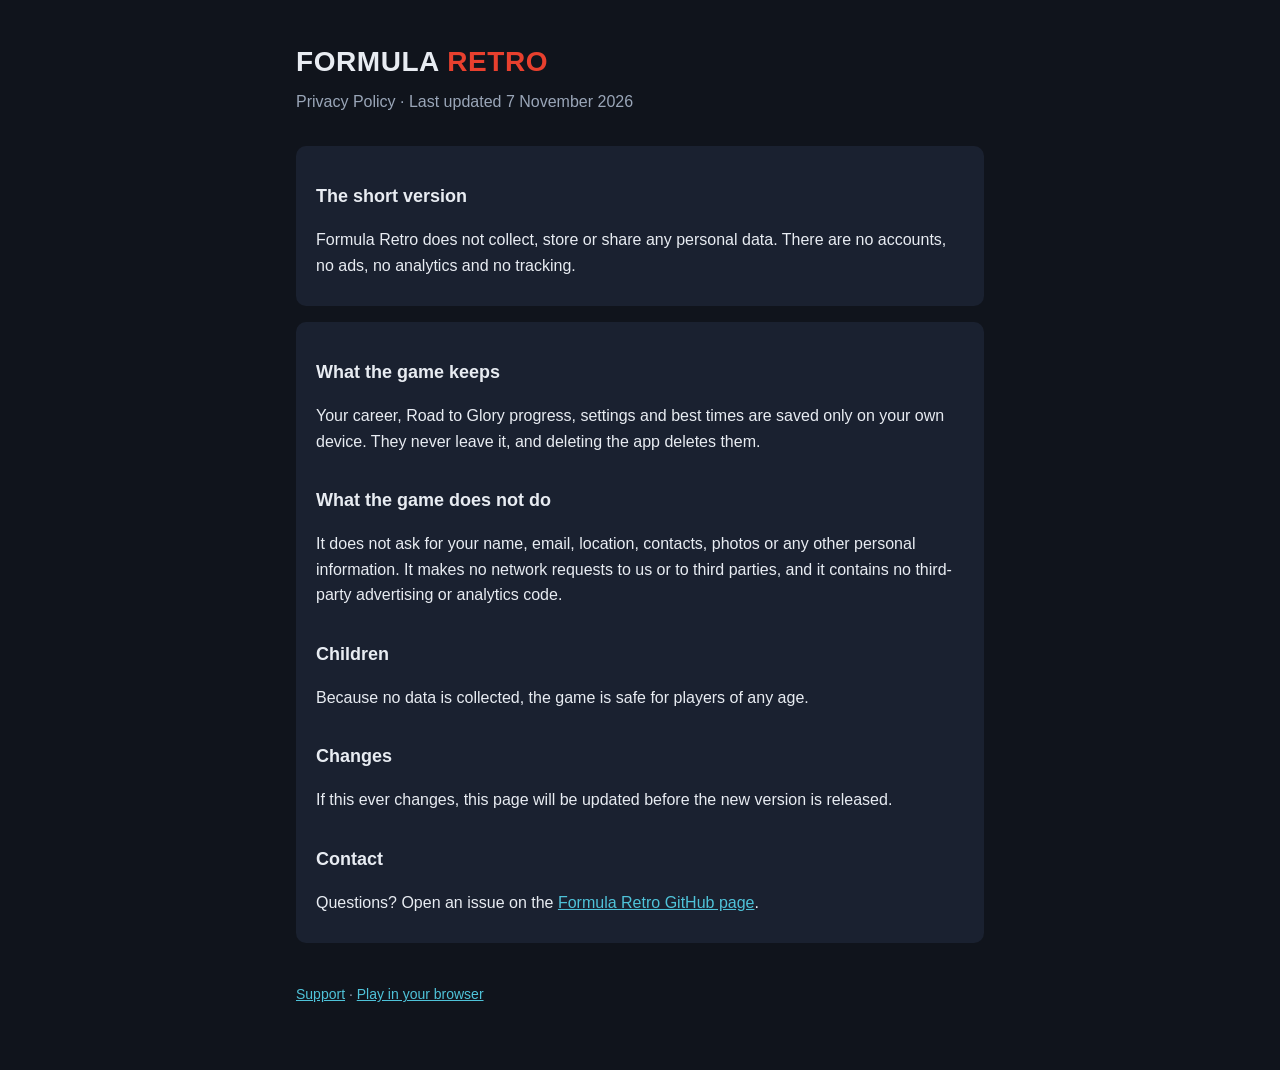
==== privacy.html @ b2aa99d3 "Add privacy policy and support pages Co-Authored-By: Claude Opus 5.5 <noreply@anthropic.com>" ====
<!doctype html>
<html lang="en"><head><meta charset="utf-8"><meta name="viewport" content="width=device-width,initial-scale=1">
<title>Formula Retro Privacy Policy</title><link rel="stylesheet" href="style.css"></head>
<body><main>
<h1>FORMULA <span>RETRO</span></h1>
<p class="sub">Privacy Policy · Last updated 7 November 2026</p>
<section>
<h2>The short version</h2>
<p>Formula Retro does not collect, store or share any personal data. There are no accounts, no ads, no analytics and no tracking.</p>
</section>
<section>
<h2>What the game keeps</h2>
<p>Your career, Road to Glory progress, settings and best times are saved only on your own device. They never leave it, and deleting the app deletes them.</p>
<h2>What the game does not do</h2>
<p>It does not ask for your name, email, location, contacts, photos or any other personal information. It makes no network requests to us or to third parties, and it contains no third-party advertising or analytics code.</p>
<h2>Children</h2>
<p>Because no data is collected, the game is safe for players of any age.</p>
<h2>Changes</h2>
<p>If this ever changes, this page will be updated before the new version is released.</p>
<h2>Contact</h2>
<p>Questions? Open an issue on the <a href="https://github.com/Nishanth-S-S/Retro_F1/issues">Formula Retro GitHub page</a>.</p>
</section>
<footer><a href="support.html">Support</a> · <a href="index.html">Play in your browser</a></footer>
</main></body></html>
---- style.css ----
:root{--bg:#10141c;--panel:#1a2130;--ink:#e8ecf2;--muted:#9aa6b8;--accent:#e8402e;--link:#4fc3d9}
*{box-sizing:border-box}
body{margin:0;background:var(--bg);color:var(--ink);font:16px/1.6 -apple-system,BlinkMacSystemFont,"Segoe UI",Roboto,sans-serif}
main{max-width:720px;margin:0 auto;padding:40px 16px 64px}
h1{font-size:28px;margin:0 0 4px;letter-spacing:.02em}
h1 span{color:var(--accent)}
.sub{color:var(--muted);margin:0 0 32px}
h2{font-size:18px;margin:32px 0 8px}
section{background:var(--panel);border-radius:10px;padding:4px 20px 12px;margin-top:16px}
a{color:var(--link)}
.btn{display:inline-block;background:var(--accent);color:#fff;text-decoration:none;padding:10px 18px;border-radius:8px;font-weight:600;margin-top:8px}
footer{color:var(--muted);font-size:14px;margin-top:40px}
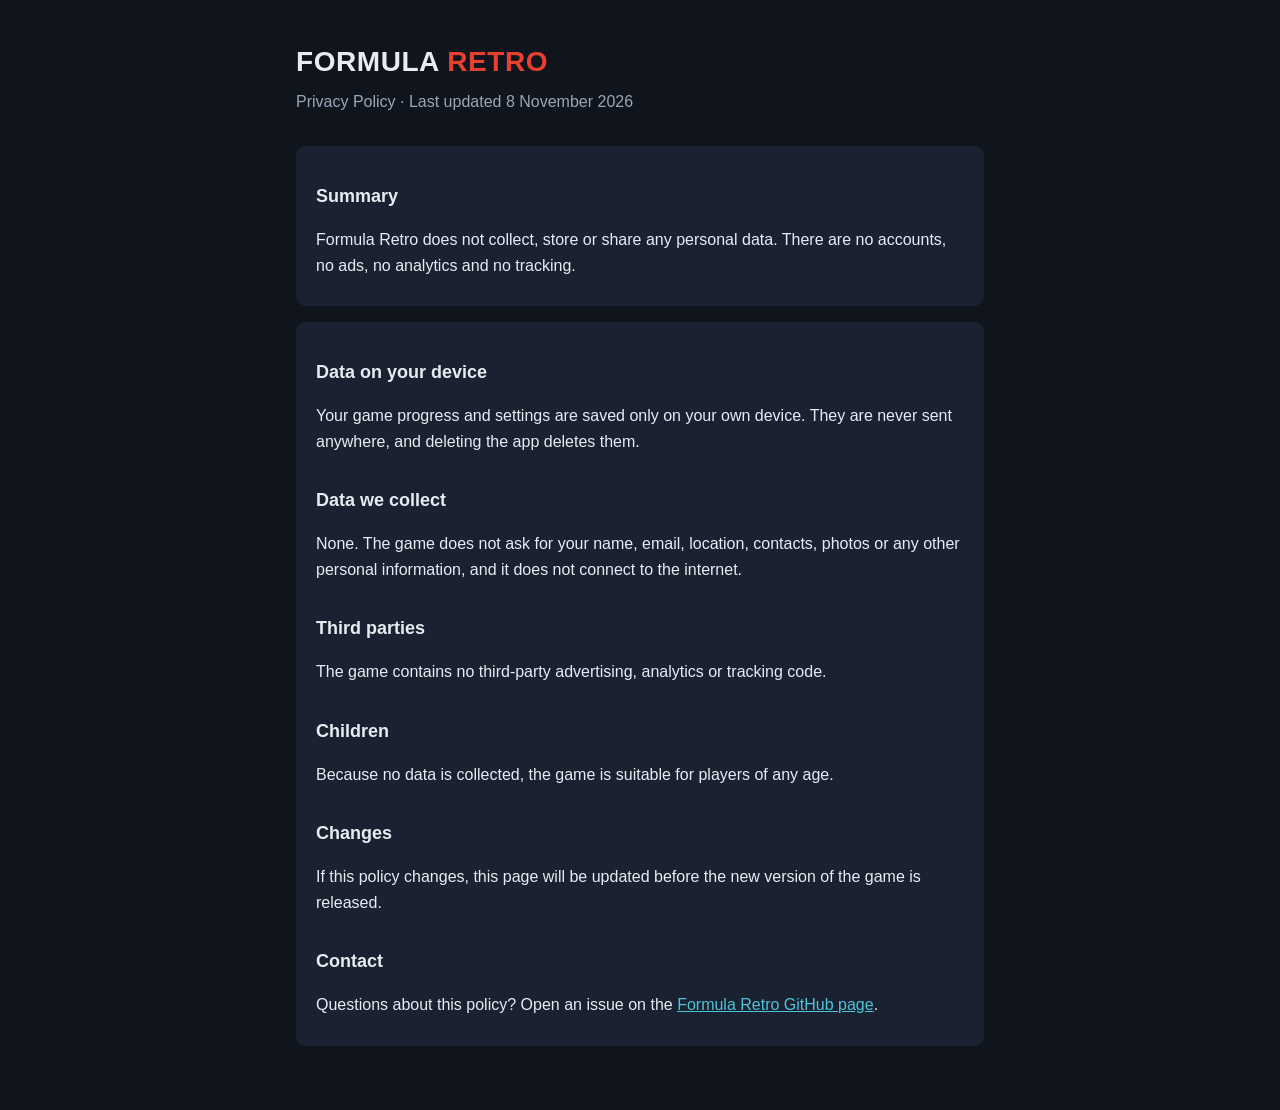
==== commit 16677d84: "Replace the web game with the privacy policy page Co-Authored-By: Claude Opus 5.5 <noreply@anthropic" ====
--- a/privacy.html
+++ b/privacy.html
@@ -3,22 +3,23 @@
 <title>Formula Retro Privacy Policy</title><link rel="stylesheet" href="style.css"></head>
 <body><main>
 <h1>FORMULA <span>RETRO</span></h1>
-<p class="sub">Privacy Policy · Last updated 7 November 2026</p>
+<p class="sub">Privacy Policy · Last updated 8 November 2026</p>
 <section>
-<h2>The short version</h2>
+<h2>Summary</h2>
 <p>Formula Retro does not collect, store or share any personal data. There are no accounts, no ads, no analytics and no tracking.</p>
 </section>
 <section>
-<h2>What the game keeps</h2>
-<p>Your career, Road to Glory progress, settings and best times are saved only on your own device. They never leave it, and deleting the app deletes them.</p>
-<h2>What the game does not do</h2>
-<p>It does not ask for your name, email, location, contacts, photos or any other personal information. It makes no network requests to us or to third parties, and it contains no third-party advertising or analytics code.</p>
+<h2>Data on your device</h2>
+<p>Your game progress and settings are saved only on your own device. They are never sent anywhere, and deleting the app deletes them.</p>
+<h2>Data we collect</h2>
+<p>None. The game does not ask for your name, email, location, contacts, photos or any other personal information, and it does not connect to the internet.</p>
+<h2>Third parties</h2>
+<p>The game contains no third-party advertising, analytics or tracking code.</p>
 <h2>Children</h2>
-<p>Because no data is collected, the game is safe for players of any age.</p>
+<p>Because no data is collected, the game is suitable for players of any age.</p>
 <h2>Changes</h2>
-<p>If this ever changes, this page will be updated before the new version is released.</p>
+<p>If this policy changes, this page will be updated before the new version of the game is released.</p>
 <h2>Contact</h2>
-<p>Questions? Open an issue on the <a href="https://github.com/Nishanth-S-S/Retro_F1/issues">Formula Retro GitHub page</a>.</p>
+<p>Questions about this policy? Open an issue on the <a href="https://github.com/Nishanth-S-S/Retro_F1/issues">Formula Retro GitHub page</a>.</p>
 </section>
-<footer><a href="support.html">Support</a> · <a href="index.html">Play in your browser</a></footer>
 </main></body></html>
